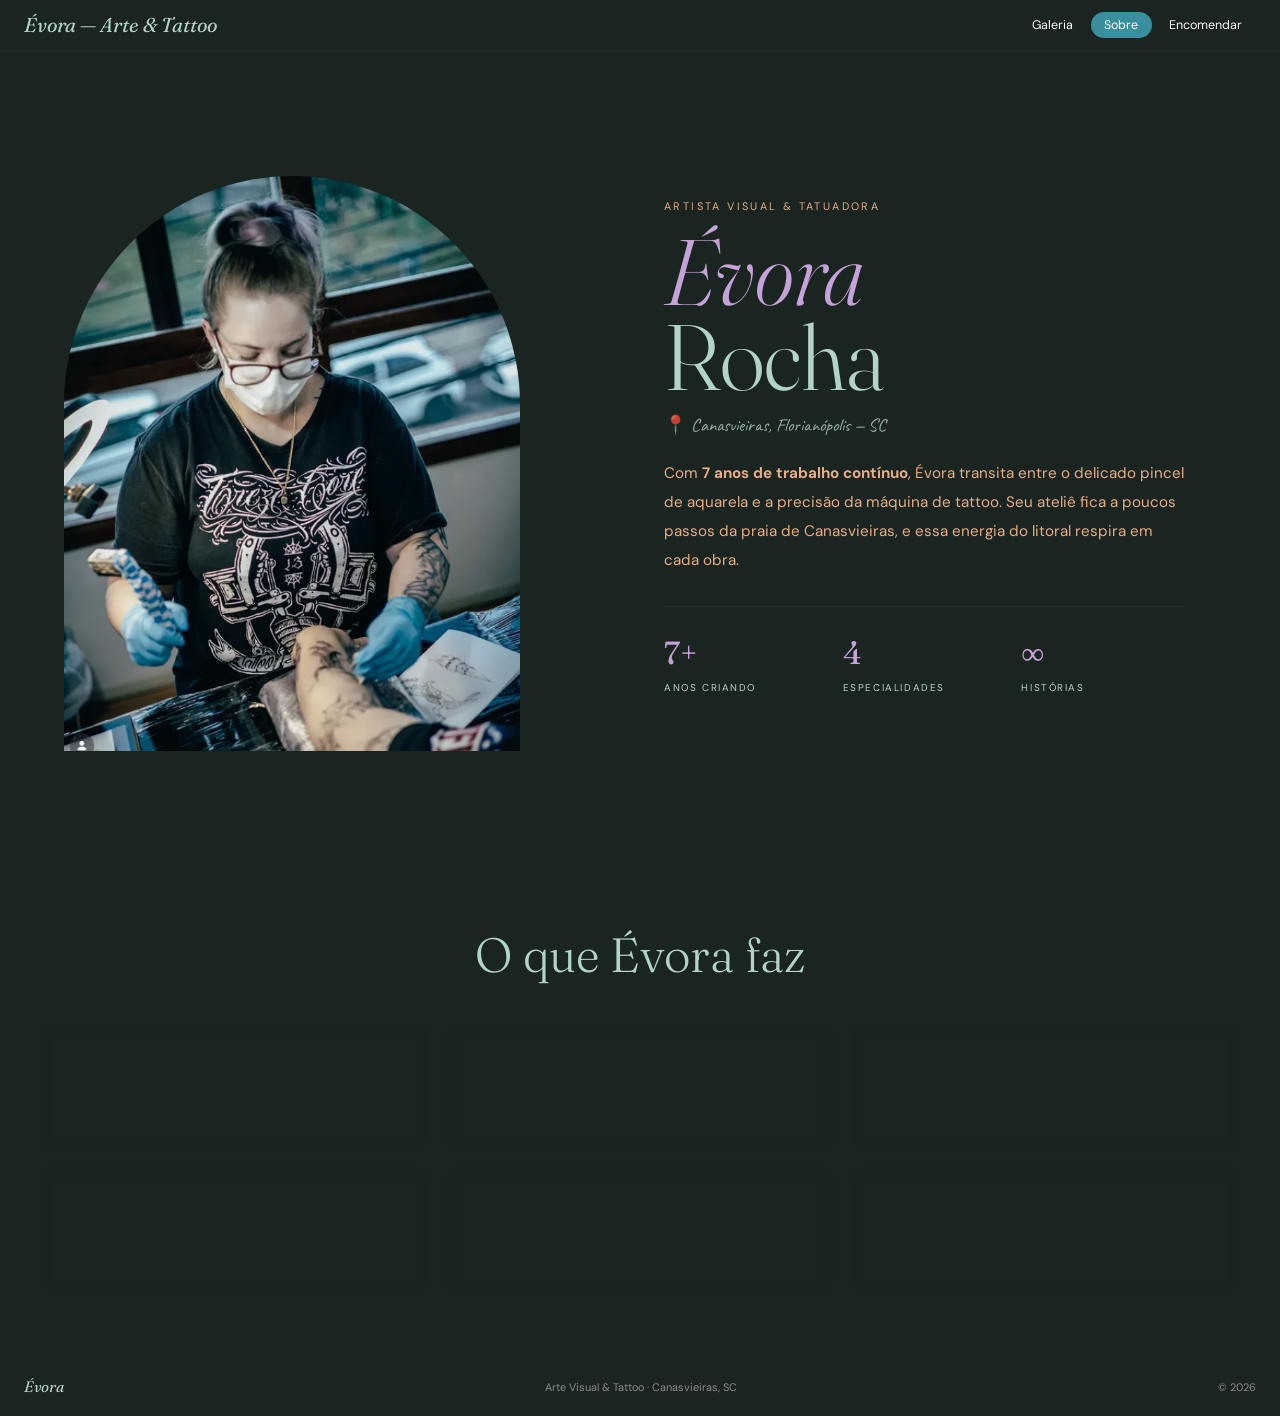
==== pages/sobre.html @ bf4a739f "Add files via upload" ====
<!DOCTYPE html>
<html lang="pt-BR">

<head>
  <meta charset="UTF-8">
  <meta name="viewport" content="width=device-width, initial-scale=1.0">
  <title>Évora — Arte & Tattoo · Canasvieiras</title>
  <link
    href="https://fonts.googleapis.com/css2?family=Fraunces:ital,opsz,wght@0,9..144,300;1,9..144,400&family=Caveat:wght@400;600&family=DM+Sans:wght@300;400&display=swap"
    rel="stylesheet">
  <link rel="stylesheet" href="../assets/css/style.css">
</head>

<body>
  <header>
    <nav class="nav">
      <a href="../index.html" class="logo">Évora — Arte & Tattoo</a>
      <div class="nav-links">
        <a href="../index.html" class="nav-a nav-galeria">Galeria</a>
        <a href="./sobre.html" class="nav-a nav-sobre cta">Sobre</a>
        <a href="./encomendar.html" class="nav-a nav-encomendar">Encomendar</a>
      </div>
    </nav>
  </header>
  <main>
    <div id="sobre">
      <div class="sobre-hero">
        <div class="sobre-foto">
          <img src="../assets/img/evora.png" alt="Évora">
        </div>
        <div class="sobre-info">
          <p class="eyebrow">Artista Visual & Tatuadora</p>
          <h1><em>Évora</em><br>Rocha</h1>
          <p class="cidade">📍 Canasvieiras, Florianópolis — SC</p>
          <p class="bio">Com <strong>7 anos de trabalho contínuo</strong>, Évora transita entre o delicado pincel de
            aquarela e a precisão da máquina de tattoo. Seu ateliê fica a poucos passos da praia de
            Canasvieiras, e essa energia do litoral respira em cada obra.</p>
          <div class="infos">
            <div><span class="info-n">7+</span><span class="info-l">Anos criando</span></div>
            <div><span class="info-n">4</span><span class="info-l">Especialidades</span></div>
            <div><span class="info-n">∞</span><span class="info-l">Histórias</span></div>
          </div>
        </div>
      </div>

      <!-- Skills -->
      <div class="skills-sec">
        <h2 class="sec-title">O que Évora faz</h2>
        <div class="skills">
          <div class="skill">
            <h3>Aquarela</h3>
            <p>Retratos, florais e composições abstratas sobre papel algodão.</p>
          </div>
          <div class="skill">
            <h3>Tattoo</h3>
            <p>Tatuagens autorais do esboço à pele, pensadas junto com você.</p>
          </div>
          <div class="skill">
            <h3>Tinta Acrílica</h3>
            <p>Quadros de grande formato disponíveis para venda no ateliê.</p>
          </div>
          <div class="skill">
            <h3>Murais</h3>
            <p>Intervenções em escala urbana que transformam paredes em narrativas.</p>
          </div>
          <div class="skill">
            <h3>Retratos</h3>
            <p>Retratos personalizados — o presente que permanece para sempre.</p>
          </div>
          <div class="skill">
            <h3>Lembranças</h3>
            <p>Peças artesanais para levar um pouco do ateliê pra casa.</p>
          </div>
        </div>
      </div>
    </div>
  </main>

  <footer>
    <span class="flogo">Évora</span>
    <p>Arte Visual & Tattoo · Canasvieiras, SC</p>
    <p>© 2026</p>
  </footer>
</body>

</html>
---- assets/css/style.css ----
/* =========================================
   RESET & VARIÁVEIS GLOBAIS
   Zera margens/padding padrão do browser e
   define o sistema de cores e tokens do site.
========================================= */
* {
    margin: 0;
    padding: 0;
    box-sizing: border-box
}

:root {
    --fundo: #1a2421;           /* Verde-escuro quase preto — cor de fundo base */
    --mar: #3a8f9f;             /* Azul-turquesa — destaque principal (CTAs, badges) */
    --mar-e: #1d5f6e;           /* Turquesa mais escuro — fundos de cards e hover */
    --lavanda: #c5a3d8;         /* Lilás — acento tipográfico e itálicos */
    --branco: #fdf8f2;          /* Off-white quente — texto sobre fundos escuros */
    --areia: #e9ad81;           /* Laranja-areia — subtítulos e textos secundários */
    --menta: #b2d4c6;           /* Verde-menta — cor de texto padrão do site */
    --borda: rgba(100, 80, 60, 0.15) /* Borda sutil translúcida — divisores e contornos */
}

/* =========================================
   BASE DO BODY
   Define a fonte padrão e as cores globais
   de fundo e texto.
========================================= */
body {
    font-family: 'DM Sans', sans-serif;
    background: var(--fundo);
    color: var(--menta)
}

/* =========================================
   NAVEGAÇÃO
   Barra fixa no topo com blur de fundo.
   justify-content: space-between separa
   logo (esquerda) dos links (direita).
========================================= */
.nav {
    background: var(--fundo);
    border-bottom: 1px solid var(--borda);
    display: flex;
    justify-content: space-between;
    align-items: center;
    padding: .75rem 1.5rem;
    position: sticky;    /* Gruda no topo ao rolar a página */
    top: 0;
    z-index: 50;         /* Fica acima de todos os outros elementos */
    backdrop-filter: blur(10px); /* Efeito fosco quando sobreposta ao conteúdo */
}

/* Logo tipográfico em itálico serifado */
header .logo {
    font-family: 'Fraunces', serif;
    font-style: italic;
    font-size: 1.25rem;
    color: var(--menta);
    cursor: pointer;
    text-decoration: none;
}

/* Wrapper dos links de navegação */
header .nav-links {
    display: flex;
    gap: .25rem
}

/* Estilo base de cada link da nav */
header .nav-a {
    font-size: .78rem;
    color: var(--branco);
    padding: .3rem .85rem;
    border-radius: 999px;  /* Pill — cápsula totalmente arredondada */
    cursor: pointer;
    border: none;
    background: none;
    transition: all .2s;
    font-family: 'DM Sans', sans-serif;
    text-decoration: none;
}

/* Hover suave: fundo escuro e cor menta */
header .nav-a:hover {
    background: var(--fundo);
    color: var(--menta)
}

/* Estado ativo da página atual */
header .nav-a.on {
    background: var(--mar-e);
    color: var(--branco)
}

/* Botão de call-to-action — página selecionada na nav */
header .nav-a.cta {
    background: var(--mar);
    color: var(--branco)
}

header .nav-a.cta:hover {
    background: var(--mar-e)
}

/* =========================================
   HERO — PÁGINA INICIAL
   Bloco de abertura centralizado com o
   título principal e localização.
========================================= */
.hero {
    padding: 2.5rem 1.5rem 1rem;
    justify-content: center;
    align-items: center;
    text-align: center;
    flex-direction: column
}

/* Título grande com fonte serifada leve */
.hero h1 {
    font-family: 'Fraunces', serif;
    font-size: clamp(3rem, 6vw, 4rem); /* Responsivo: mínimo 3rem, máximo 4rem */
    font-weight: 300;
    line-height: 1.05
}

/* Parte em itálico com cor lilás */
.hero h1 em {
    font-style: italic;
    color: var(--lavanda)
}

/* Subtítulo com fonte cursiva — localização */
.hero p {
    font-family: 'Caveat', cursive;
    font-size: 1.2rem;
    color: var(--menta);
    margin-top: .4rem;
    opacity: 0.7;
}

/* =========================================
   FILTROS DA GALERIA
   Linha de botões com ícone + label para
   filtrar as obras por categoria.
========================================= */
.filters {
    display: flex;
    margin-top: 2rem;
    gap: .35rem;
    flex-wrap: wrap;       /* Quebra linha em telas pequenas */
    padding: 0 1.5rem 1.25rem;
    justify-content: center;
    align-items: center;
    text-align: center;
    flex-direction: row;
}

/* Cada botão de filtro: ícone em cima, texto embaixo */
.filter.card {
    display: flex;
    flex-direction: column;
    align-items: center;
    justify-content: center;
    padding: 0;
    border: none;
    background: transparent;
    gap: 6px;
    cursor: pointer;
}

/* Quadrado com borda que envolve o ícone */
.icon-box {
    border: 2px solid var(--borda);
    border-radius: 14px;
    width: 70px;
    height: 70px;
    display: flex;
    align-items: center;
    justify-content: center;
    transition: .2s;
}

/* Ícone ocupa 70% da caixa */
.icon-box img {
    width: 70%;
    height: auto;
}

/* Label abaixo do ícone */
.filter.card span {
    font-size: .7rem;
    color: var(--menta);
}

/* Hover e estado ativo (.select) compartilham o mesmo visual:
   borda menta e leve deslocamento para baixo */
.filter.card:hover .icon-box,
.filter.card.select .icon-box {
    border-color: var(--menta);
    transform: translateY(2px);
}

/* =========================================
   BOARD — GALERIA ARRASTÁVEL
   Área de scroll livre com drag. O .board
   interno se move via transform: translate()
   controlado por JS.
========================================= */
.board-wrap {
    height: calc(150vh - 14rem); /* Altura generosa para expor bastante conteúdo */
    overflow: hidden;
    cursor: grab;
    border-top: 1px solid var(--borda);
    background: var(--fundo);
    position: relative        /* Ancora o .board posicionado absolutamente */
}

/* Cursor muda para "agarrando" durante o drag */
.board-wrap:active {
    cursor: grabbing
}

/* Container interno das linhas de cards — movido pelo JS */
.board {
    position: absolute;
    padding: 1rem;
    user-select: none;        /* Impede seleção de texto durante o drag */
    will-change: transform    /* Dica ao browser para otimizar a animação */
}

/* Dica visual "arraste para explorar" */
.hint {
    position: absolute;
    font-family: 'DM Sans', sans-serif;
    font-size: .8rem;
    color: var(--mar);
    pointer-events: none;     /* Não interfere nos eventos de clique/drag */
    margin: 0 20px;
    background-color: var(--menta);
    padding: 10px;
}

/* Linha horizontal de cards dentro do board */
.row {
    display: flex;
    gap: .8rem;
    margin-bottom: .8rem
}

/* =========================================
   CARDS DE OBRA
   Cada card é uma imagem com badge de
   categoria e overlay com título ao hover.
========================================= */
.card {
    flex-shrink: 0;            /* Não comprime — mantém o tamanho definido via JS */
    border-radius: 10px;
    overflow: hidden;          /* Garante que imagem respeite o border-radius */
    cursor: pointer;
    position: relative;        /* Ancora o badge e o card-info */
    transition: transform .2s, box-shadow .2s;
    box-shadow: 0 2px 10px rgba(0, 0, 0, .07)
}

/* Leve zoom e sombra ao passar o mouse */
.card:hover {
    transform: scale(1.03);
    box-shadow: 0 6px 22px rgba(0, 0, 0, .12);
    z-index: 10               /* Sobe sobre os cards vizinhos */
}

/* Imagem preenche o card inteiro */
.card img {
    display: block;
    width: 100%;
    height: 100%;
    object-fit: cover
}

/* Overlay com gradiente escuro na base do card.
   Invisível por padrão, aparece no hover. */
.card-info {
    position: absolute;
    bottom: 0;
    left: 0;
    right: 0;
    padding: 1.2rem .8rem .6rem;
    background: linear-gradient(transparent, rgba(30, 20, 15, .75));
    opacity: 0;
    transition: opacity .2s
}

.card:hover .card-info {
    opacity: 1
}

/* Título da obra — itálico serifado */
.card-info .ct {
    font-family: 'Fraunces', serif;
    font-style: italic;
    font-size: .85rem;
    color: #fff;
    display: block
}

/* Ano da obra — discreto */
.card-info .cy {
    font-size: .62rem;
    opacity: .7;
    color: #fff;
    display: block;
    margin-top: .05rem
}

/* Badge de categoria no canto superior esquerdo */
.badge {
    position: absolute;
    top: .5rem;
    left: .5rem;
    font-family: 'DM Sans', sans-serif;
    font-size: .72rem;
    padding: .12rem .5rem;
    border-radius: 999px;
    color: #fff;
    backdrop-filter: blur(6px)  /* Efeito fosco sobre a imagem */
}

/* Cores específicas por categoria */
.b-aquarela { background: rgba(58, 143, 159, .8) }
.b-tattoo   { background: rgba(50, 40, 35, .8) }
.b-acrilico { background: rgba(140, 100, 190, .8) }
.b-mural    { background: rgba(70, 140, 90, .8) }

/* =========================================
   SOBRE — HERO
   Grid de duas colunas: foto à esquerda,
   texto à direita. Em mobile vira coluna única.
========================================= */
.sobre-hero {
    width: 100%;
    max-width: 1320px;
    margin: 0 auto;
    display: grid;
    grid-template-columns: 520px 1fr;  /* Foto fixa, texto flexível */
    align-items: center;
    gap: 3rem;
    min-height: calc(100vh - 90px);    /* Ocupa quase a tela toda */
    padding: 2rem 2rem 3rem;
}

/* Coluna da foto — alinha a imagem na base */
.sobre-foto {
    padding: 2rem 2rem 0 2rem;
    display: flex;
    align-items: flex-end;
    justify-content: center;
}

/* Foto com topo arredondado, simulando retrato em moldura */
.sobre-foto img {
    width: 100%;
    max-height: 800px;
    object-fit: cover;
    border-radius: 260px 260px 0 0;  /* Oval no topo, reto na base */
    display: block;
    opacity: .96;
}

/* Coluna de texto da página Sobre */
.sobre-info {
    padding: clamp(2rem, 5vw, 5rem);
    display: flex;
    flex-direction: column;
    justify-content: center;
}

/* Rótulo discreto acima do título — "Artista Visual & Tatuadora" */
.eyebrow {
    font-size: .68rem;
    letter-spacing: .22em;      /* Espaçamento amplo para estilo editorial */
    text-transform: uppercase;
    color: var(--areia);
    margin-bottom: 1rem;
}

/* Título principal da página Sobre */
.sobre-info h1 {
    font-family: 'Fraunces', serif;
    font-size: clamp(3rem, 8vw, 5.8rem);
    line-height: .92;            /* Comprimido para display tipográfico */
    font-weight: 300;
    margin: 0 0 .8rem;
    color: var(--menta);
}

.sobre-info h1 em {
    font-style: italic;
    color: var(--lavanda);
}

/* Localização em fonte cursiva */
.cidade {
    font-family: 'Caveat', cursive;
    font-size: 1.15rem;
    color: var(--menta);
    margin-bottom: 1.4rem;
    opacity: 0.8;
}

/* Texto de bio */
.bio {
    max-width: 58ch;           /* ~58 caracteres por linha — boa legibilidade */
    font-size: .95rem;
    line-height: 1.9;
    color: var(--areia);
    margin-bottom: 2rem;
}

.bio strong {
    color: var(--areia);
}

/* Grade de 3 métricas: anos, especialidades, histórias */
.infos {
    display: grid;
    grid-template-columns: repeat(3, 1fr);
    gap: 1rem;
    padding-top: 1.6rem;
    border-top: 1px solid var(--borda);
    max-width: 540px;
}

/* Número grande em lilás */
.info-n {
    display: block;
    font-family: 'Fraunces', serif;
    font-size: 2rem;
    color: var(--lavanda);
    margin-bottom: .2rem;
}

/* Label da métrica em caixa alta pequena */
.info-l {
    font-size: .62rem;
    letter-spacing: .16em;
    text-transform: uppercase;
    color: var(--menta);
}

/* =========================================
   SKILLS — SEÇÃO "O QUE ÉVORA FAZ"
   Grid de cards com especialidades da artista.
========================================= */
.skills-sec {
    padding: clamp(2.5rem, 5vw, 5rem) 1.5rem;
}

/* Título centralizado da seção */
.sec-title {
    text-align: center;
    font-family: 'Fraunces', serif;
    font-size: clamp(2rem, 4vw, 3rem);
    font-weight: 300;
    margin-bottom: 2.5rem;
}

/* Grid de 3 colunas */
.skills {
    max-width: 1200px;
    margin: 0 auto;
    display: grid;
    grid-template-columns: repeat(3, 1fr);
    gap: 1rem;
}

/* Card de habilidade com fundo turquesa escuro */
.skill {
    background: var(--mar-e);
    backdrop-filter: blur(6px);
    border: 1px solid var(--borda);
    border-radius: 18px;
    padding: 1.4rem;
    transition: .25s ease;
}

/* Eleva o card ao hover */
.skill:hover {
    transform: translateY(-4px);
    border-color: var(--mar);
    box-shadow: 0 18px 35px rgba(0, 0, 0, .06);
}

.skill h3 {
    font-family: 'Fraunces', serif;
    font-size: 1.15rem;
    font-style: italic;
    font-weight: 300;
    margin-bottom: .55rem;
}

.skill p {
    font-size: .86rem;
    line-height: 1.75;
    color: var(--menta);
}

/* =========================================
   ENCOMENDAR — SEÇÃO DE CONTATO
   Grid de duas colunas: info/links à esquerda,
   formulário à direita.
========================================= */
.contato-sec {
    padding: clamp(2rem, 5vw, 5rem) 1.5rem;
    max-width: 1250px;
    margin: 0 auto;
    display: grid;
    grid-template-columns: 1fr 520px;  /* Formulário tem largura fixa */
    gap: 2rem;
    align-items: start;               /* Alinha no topo, não estica */
}

/* Título grande da seção */
.contato-sec h2 {
    color: var(--areia);
    font-family: 'Fraunces', serif;
    font-size: clamp(2.8rem, 7vw, 5.2rem);
    line-height: .95;
    font-weight: 300;
    margin-bottom: 1rem;
}

.contato-sec h2 em {
    color: var(--lavanda);
    font-style: italic;
}

/* Parágrafo descritivo dentro da coluna esquerda */
.contato-sec > div > p {
    max-width: 46ch;
    font-size: .95rem;
    line-height: 1.9;
    color: var(--menta);
    margin-bottom: 1.5rem;
}

/* Lista de informações de contato */
.links {
    display: grid;
    gap: .8rem;
}

/* Cada item de contato (ateliê, instagram, telefone) */
.link-item {
    display: flex;
    align-items: center;
    gap: .9rem;
    padding: 1rem;
    border-radius: 14px;
    background: color-mix(in srgb, var(--mar-e) 60%, transparent); /* Semi-transparente */
    border: 1px solid var(--borda);
    transition: .2s ease;
}

/* Desliza levemente para direita no hover */
.link-item:hover {
    transform: translateX(4px);
    border-color: var(--mar);
}

/* Label da categoria do contato */
.link-info small {
    display: block;
    font-size: .6rem;
    letter-spacing: .16em;
    text-transform: uppercase;
    color: var(--menta);
    margin-bottom: .2rem;
}

/* Valor do contato */
.link-info span {
    font-size: .88rem;
    color: var(--areia);
}

/* =========================================
   FORMULÁRIO DE ORÇAMENTO
========================================= */

/* Container do form com fundo e sombra */
.form-box {
    background: color-mix(in srgb, var(--mar-e) 60%, transparent);
    border: 1px solid var(--borda);
    border-radius: 22px;
    padding: 1.6rem;
    box-shadow: 0 18px 35px rgba(0, 0, 0, .05);
}

.form-box h3 {
    font-family: 'Fraunces', serif;
    font-size: 1.35rem;
    font-style: italic;
    font-weight: 300;
    margin-bottom: 1.2rem;
}

/* Wrapper de cada campo: label + input */
.input-form {
    margin-bottom: .95rem;
}

/* Label do campo */
.input-form label {
    display: block;
    font-size: .62rem;
    letter-spacing: .16em;
    text-transform: uppercase;
    color: var(--menta);
    margin-bottom: .4rem;
}

/* Estilo base dos campos — fundo branco, texto turquesa */
.input-form input,
.input-form select,
.input-form textarea {
    width: 100%;
    border: 1px solid var(--borda);
    background: #fff;
    border-radius: 12px;
    padding: .82rem .95rem;
    font-family: 'DM Sans', sans-serif;
    font-size: .88rem;
    color: var(--mar-e);
    outline: none;
    transition: .2s ease;
}

/* Destaque de foco com borda e glow lilás */
.input-form input:focus,
.input-form select:focus,
.input-form textarea:focus {
    border-color: var(--lavanda);
    box-shadow: 0 0 0 4px var(--lavanda);
}

/* Textarea redimensionável apenas verticalmente */
.input-form textarea {
    min-height: 120px;
    resize: vertical;
}

/* Botão de envio — pill full-width */
.submit {
    width: 100%;
    border: none;
    border-radius: 999px;
    padding: .95rem 1rem;
    cursor: pointer;
    background: var(--mar-e);
    color: var(--branco);
    font-size: .85rem;
    font-family: 'DM Sans', sans-serif;
    transition: .2s ease;
}

/* Sobe levemente e muda para lilás no hover */
.submit:hover {
    transform: translateY(-2px);
    background: var(--lavanda);
}

/* =========================================
   RODAPÉ
========================================= */
footer {
    background: var(--fundo);
    padding: 1.25rem 1.5rem;
    display: flex;
    justify-content: space-between;
    align-items: center
}

footer p {
    font-size: .68rem;
    color: rgba(253, 248, 242, .5)  /* Branco com 50% de opacidade */
}

/* Logo tipográfico no rodapé */
footer .flogo {
    font-family: 'Fraunces', serif;
    font-style: italic;
    font-size: .95rem;
    color: var(--menta)
}

/* =========================================
   RESPONSIVO — TABLET (até 980px)
   Grid de duas colunas vira uma coluna.
========================================= */
@media (max-width: 980px) {

    /* Foto e texto empilham verticalmente */
    .sobre-hero {
        grid-template-columns: 1fr;
        min-height: auto;
    }

    .sobre-foto {
        padding: 2rem 1.5rem 0;
    }

    /* Foto menor em telas menores */
    .sobre-foto img {
        max-width: 320px;
        max-height: 420px;
    }

    /* Skills em 2 colunas */
    .skills {
        grid-template-columns: repeat(2, 1fr);
    }

    /* Form de contato desce abaixo das infos */
    .contato-sec {
        grid-template-columns: 1fr;
    }
}

/* =========================================
   RESPONSIVO — MOBILE (até 640px)
========================================= */
@media (max-width: 640px) {

    .sobre-info {
        padding: 2rem 1.2rem;
    }

    /* Métricas em coluna única */
    .infos {
        grid-template-columns: 1fr;
        gap: .8rem;
    }

    /* Skills em coluna única */
    .skills {
        grid-template-columns: 1fr;
    }

    .skills-sec,
    .contato-sec {
        padding: 2rem 1rem;
    }

    .form-box {
        padding: 1.2rem;
    }

    /* Título menor no mobile */
    .contato-sec h2 {
        font-size: 2.6rem;
    }
}
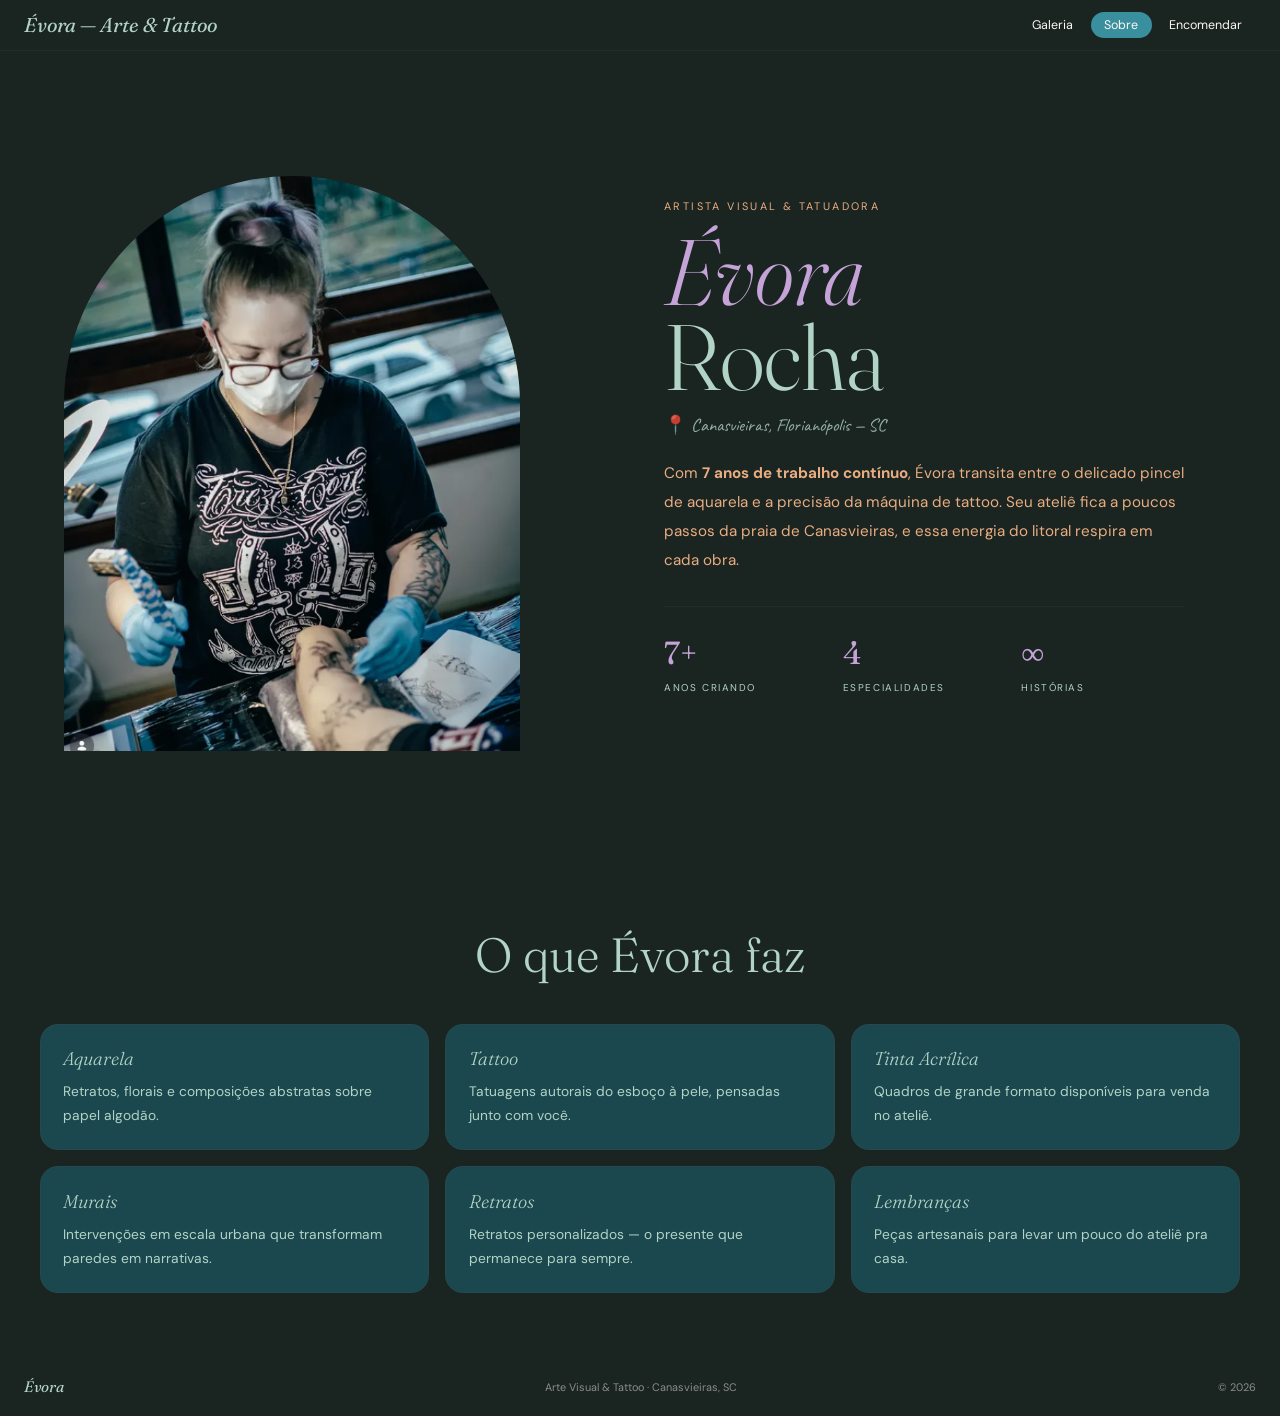
==== commit 2245cadd: "Adicionando alt nas imagens e refinando css" ====
--- a/pages/sobre.html
+++ b/pages/sobre.html
@@ -26,7 +26,7 @@
     <div id="sobre">
       <div class="sobre-hero">
         <div class="sobre-foto">
-          <img src="../assets/img/evora.png" alt="Évora">
+          <img src="../assets/img/evora.png" alt="Foto da artista Évora Rocha, uma mulher de cabelos longos loiros presos em um coque enquanto tatua o braço de uma pessoa, vestindo uma blusa preta. Ela está em um ambiente iluminado por luz led forte para ver a tatuagem, uma janela ao fundo de seu ateliê.">
         </div>
         <div class="sobre-info">
           <p class="eyebrow">Artista Visual & Tatuadora</p>
--- a/assets/css/style.css
+++ b/assets/css/style.css
@@ -299,7 +299,7 @@
     font-family: 'Fraunces', serif;
     font-style: italic;
     font-size: .85rem;
-    color: #fff;
+    color: var(--branco);
     display: block
 }
 
@@ -307,7 +307,7 @@
 .card-info .cy {
     font-size: .62rem;
     opacity: .7;
-    color: #fff;
+    color: var(--branco);
     display: block;
     margin-top: .05rem
 }
@@ -321,7 +321,7 @@
     font-size: .72rem;
     padding: .12rem .5rem;
     border-radius: 999px;
-    color: #fff;
+    color: var(--branco);
     backdrop-filter: blur(6px)  /* Efeito fosco sobre a imagem */
 }
 
@@ -475,7 +475,7 @@
 
 /* Card de habilidade com fundo turquesa escuro */
 .skill {
-    background: var(--mar-e);
+    background: color-mix(in srgb, var(--mar-e) 60%, transparent);
     backdrop-filter: blur(6px);
     border: 1px solid var(--borda);
     border-radius: 18px;
@@ -500,7 +500,7 @@
 
 .skill p {
     font-size: .86rem;
-    line-height: 1.75;
+    line-height: 1.75; 
     color: var(--menta);
 }
 
@@ -625,7 +625,7 @@
 .input-form textarea {
     width: 100%;
     border: 1px solid var(--borda);
-    background: #fff;
+    background: var(--branco);
     border-radius: 12px;
     padding: .82rem .95rem;
     font-family: 'DM Sans', sans-serif;
